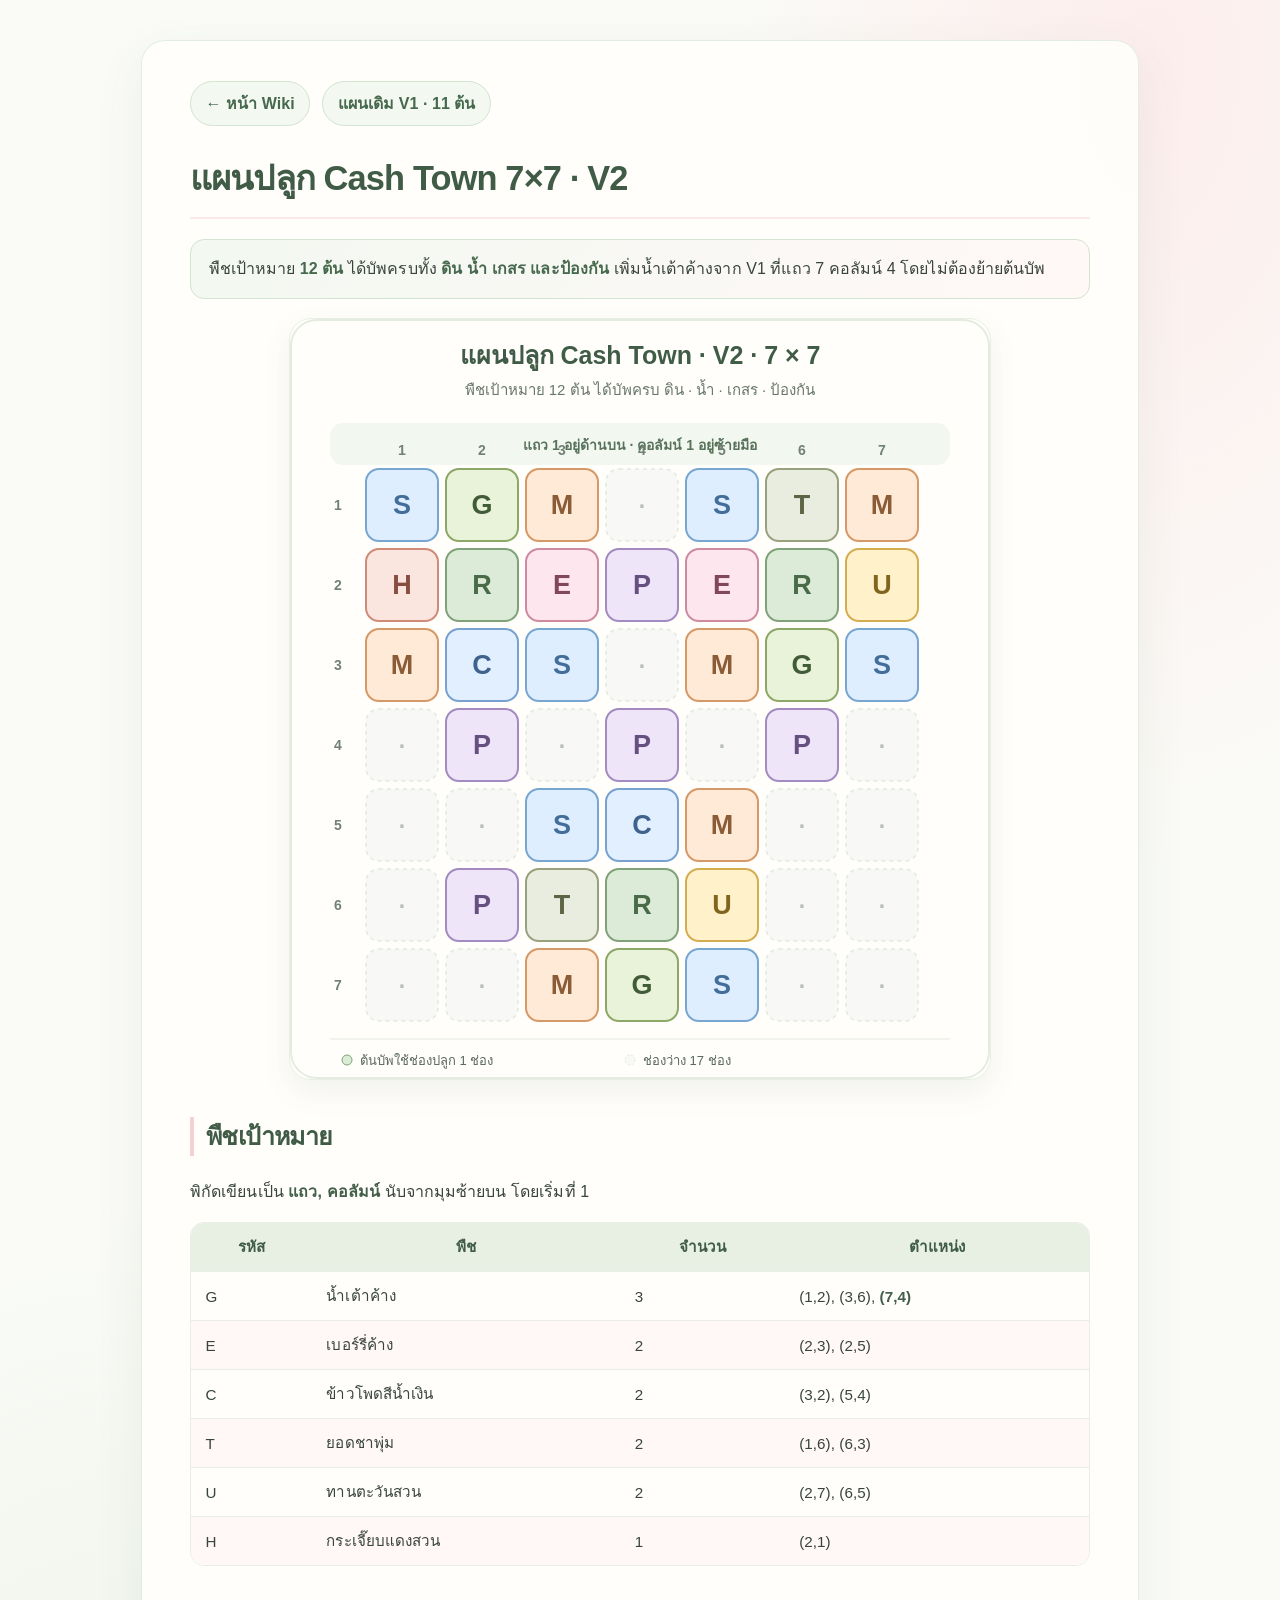
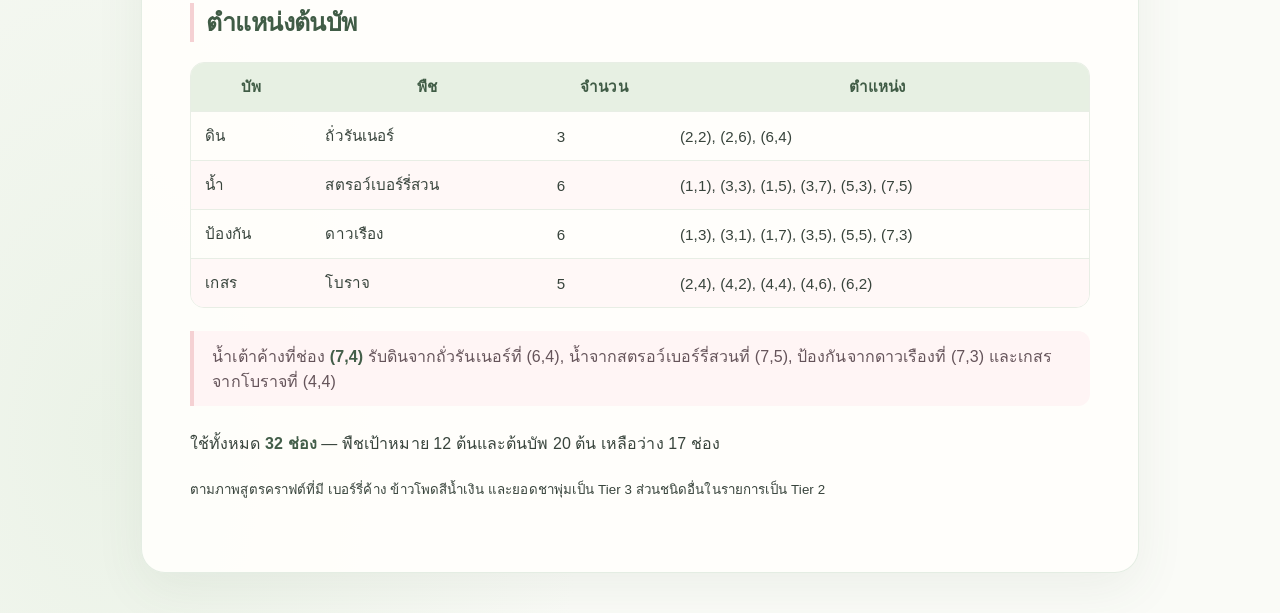
==== cashtown/plot-plan-tier-2-v2.html @ a44b8dcc "Publish standalone crop plan page" ====
<!doctype html>
<html lang="th">
<head>
  <meta charset="utf-8">
  <meta name="viewport" content="width=device-width, initial-scale=1">
  <meta name="description" content="แผนปลูก Cash Town 7×7 เวอร์ชัน 2 พืช 12 ต้นได้รับบัพครบทั้ง 4 แถบ">
  <title>แผนปลูก Cash Town 7×7 · V2</title>
  <link rel="stylesheet" href="../assets/wiki-theme.css">
  <style>
    body { min-height: 100vh; padding: 1rem; }
    main.markdown-section { margin: 1rem auto; }
    .page-links { display: flex; flex-wrap: wrap; gap: 0.75rem; margin: 0 0 1.5rem; }
    .page-links a { display: inline-block; padding: 0.55rem 0.9rem; border: 1px solid var(--sage-200); border-radius: 999px; background: var(--sage-50); font-weight: 650; text-decoration: none; }
    .summary { padding: 0.9rem 1.1rem; border: 1px solid var(--sage-200); border-radius: 14px; background: linear-gradient(120deg, var(--sage-50), #fff8f7); }
    .summary strong { color: var(--sage-700); }
    @media (max-width: 600px) {
      body { padding: 0.5rem; }
      main.markdown-section { margin: 0.5rem auto; padding: 1.25rem 1rem 1.75rem; }
      .markdown-section table { font-size: 0.82rem; }
      .markdown-section th, .markdown-section td { padding: 0.55rem 0.45rem; }
    }
  </style>
</head>
<body>
  <main class="markdown-section">
    <nav class="page-links" aria-label="ลิงก์นำทาง">
      <a href="https://oattokun.github.io/">← หน้า Wiki</a>
      <a href="https://oattokun.github.io/#/cashtown/plot-plan-tier-2">แผนเดิม V1 · 11 ต้น</a>
    </nav>

    <h1>แผนปลูก Cash Town 7×7 · V2</h1>
    <p class="summary">พืชเป้าหมาย <strong>12 ต้น</strong> ได้บัพครบทั้ง <strong>ดิน น้ำ เกสร และป้องกัน</strong> เพิ่มน้ำเต้าค้างจาก V1 ที่แถว 7 คอลัมน์ 4 โดยไม่ต้องย้ายต้นบัพ</p>

    <img src="../assets/cash-town-7x7-tier2-v2.svg" alt="ผังแปลง 7 คูณ 7 เวอร์ชัน 2 แสดงตำแหน่งพืชเป้าหมายและต้นบัพ">

    <h2>พืชเป้าหมาย</h2>
    <p>พิกัดเขียนเป็น <strong>แถว, คอลัมน์</strong> นับจากมุมซ้ายบน โดยเริ่มที่ 1</p>
    <table>
      <thead><tr><th>รหัส</th><th>พืช</th><th>จำนวน</th><th>ตำแหน่ง</th></tr></thead>
      <tbody>
        <tr><td>G</td><td>น้ำเต้าค้าง</td><td>3</td><td>(1,2), (3,6), <strong>(7,4)</strong></td></tr>
        <tr><td>E</td><td>เบอร์รี่ค้าง</td><td>2</td><td>(2,3), (2,5)</td></tr>
        <tr><td>C</td><td>ข้าวโพดสีน้ำเงิน</td><td>2</td><td>(3,2), (5,4)</td></tr>
        <tr><td>T</td><td>ยอดชาพุ่ม</td><td>2</td><td>(1,6), (6,3)</td></tr>
        <tr><td>U</td><td>ทานตะวันสวน</td><td>2</td><td>(2,7), (6,5)</td></tr>
        <tr><td>H</td><td>กระเจี๊ยบแดงสวน</td><td>1</td><td>(2,1)</td></tr>
      </tbody>
    </table>

    <h2>ตำแหน่งต้นบัพ</h2>
    <table>
      <thead><tr><th>บัพ</th><th>พืช</th><th>จำนวน</th><th>ตำแหน่ง</th></tr></thead>
      <tbody>
        <tr><td>ดิน</td><td>ถั่วรันเนอร์</td><td>3</td><td>(2,2), (2,6), (6,4)</td></tr>
        <tr><td>น้ำ</td><td>สตรอว์เบอร์รี่สวน</td><td>6</td><td>(1,1), (3,3), (1,5), (3,7), (5,3), (7,5)</td></tr>
        <tr><td>ป้องกัน</td><td>ดาวเรือง</td><td>6</td><td>(1,3), (3,1), (1,7), (3,5), (5,5), (7,3)</td></tr>
        <tr><td>เกสร</td><td>โบราจ</td><td>5</td><td>(2,4), (4,2), (4,4), (4,6), (6,2)</td></tr>
      </tbody>
    </table>

    <blockquote>น้ำเต้าค้างที่ช่อง <strong>(7,4)</strong> รับดินจากถั่วรันเนอร์ที่ (6,4), น้ำจากสตรอว์เบอร์รี่สวนที่ (7,5), ป้องกันจากดาวเรืองที่ (7,3) และเกสรจากโบราจที่ (4,4)</blockquote>
    <p>ใช้ทั้งหมด <strong>32 ช่อง</strong> — พืชเป้าหมาย 12 ต้นและต้นบัพ 20 ต้น เหลือว่าง 17 ช่อง</p>
    <p><small>ตามภาพสูตรคราฟต์ที่มี เบอร์รี่ค้าง ข้าวโพดสีน้ำเงิน และยอดชาพุ่มเป็น Tier 3 ส่วนชนิดอื่นในรายการเป็น Tier 2</small></p>
  </main>
</body>
</html>
---- assets/wiki-theme.css ----
:root {
  --sage-50: #f3f8f1;
  --sage-100: #e7f0e3;
  --sage-200: #d3e4cf;
  --sage-500: #739a77;
  --sage-700: #46694d;
  --rose-50: #fff5f5;
  --rose-100: #fde8e9;
  --rose-200: #f5d1d3;
  --rose-500: #d98891;
  --ink: #38443c;
  --muted: #78837b;
  --paper: #fffefb;
  --line: #e8eee5;
}

html {
  scroll-behavior: smooth;
}

body {
  color: var(--ink);
  background:
    radial-gradient(ellipse at 90% 3%, rgba(253, 232, 233, 0.72), transparent 27rem),
    radial-gradient(ellipse at 8% 92%, rgba(231, 240, 227, 0.8), transparent 30rem),
    #fafbf7;
  font-family: "Noto Sans Thai", "Leelawadee UI", Tahoma, sans-serif;
  letter-spacing: 0.005em;
}

a {
  color: var(--sage-700);
  transition: color 160ms ease, background-color 160ms ease;
}

a:hover {
  color: #b95e70;
}

.sidebar {
  background: rgba(255, 254, 251, 0.94);
  border-right: 1px solid var(--line);
  box-shadow: 5px 0 28px rgba(66, 91, 66, 0.045);
  padding: 1.25rem 1.1rem 2rem;
}

.app-name {
  margin: 0 0 1.4rem;
  padding: 0.9rem 0.85rem 1rem;
  border-radius: 18px;
  background: linear-gradient(135deg, var(--sage-100), #f2f6eb 58%, var(--rose-100));
  text-align: left;
}

.app-name-link {
  color: var(--sage-700) !important;
  font-size: 1.3rem;
  font-weight: 750;
  letter-spacing: -0.025em;
}

.app-name-link::before {
  content: "✿";
  display: inline-grid;
  width: 2rem;
  height: 2rem;
  margin-right: 0.55rem;
  place-items: center;
  border-radius: 12px;
  background: rgba(255, 255, 255, 0.78);
  color: var(--rose-500);
  font-size: 1.05rem;
  vertical-align: -0.12em;
}

.sidebar-nav {
  line-height: 1.65;
}

.sidebar-nav > ul {
  padding: 0 0.15rem;
}

.sidebar-nav > ul > li {
  margin: 0 0 0.8rem;
}

.sidebar-nav li p {
  margin: 0;
}

.sidebar-nav > ul > li > p,
.sidebar-nav ul ul > li > p {
  padding: 0.42rem 0.7rem 0.25rem;
  color: var(--muted);
  font-size: 0.72rem;
  font-weight: 750;
  letter-spacing: 0.09em;
  line-height: 1.4;
  text-transform: uppercase;
}

.sidebar-nav > ul > li > ul {
  margin: 0.25rem 0 0.35rem 0.55rem;
  padding-left: 0.5rem;
  border-left: 1px solid var(--sage-200);
}

.sidebar-nav ul ul > li > ul {
  margin: 0.1rem 0 0.45rem 0.25rem;
  padding-left: 0.3rem;
  border-left: 1px solid var(--line);
}

.sidebar-nav > ul > li > a {
  color: var(--ink);
  font-weight: 700;
}

.sidebar-nav ul li a {
  display: block;
  border-radius: 10px;
  margin: 0.12rem 0;
  padding: 0.42rem 0.65rem;
  color: #56645a;
  font-size: 0.91rem;
  transition: background-color 160ms ease, color 160ms ease;
}

.sidebar-nav ul li a:hover {
  background: var(--sage-50);
  color: var(--sage-700);
}

.sidebar-nav li.active > a,
.sidebar-nav li.active > a:hover {
  border-right: 0;
  background: var(--rose-50);
  color: #a95362;
  font-weight: 700;
}

.sidebar-nav li.active > a::before {
  content: "";
  display: inline-block;
  width: 6px;
  height: 6px;
  margin: 0 0.55rem 0.12rem 0.1rem;
  border-radius: 50%;
  background: var(--rose-500);
}

.sidebar-nav a:focus-visible,
.search input:focus-visible {
  outline: 3px solid rgba(217, 136, 145, 0.55);
  outline-offset: 2px;
}

.search {
  margin-bottom: 1rem;
  padding: 0.55rem;
  border: 1px solid var(--line);
  border-radius: 14px;
  background: #fff;
}

.search .input-wrap {
  display: flex;
  align-items: center;
  border-radius: 9px;
}

.search .input-wrap::before {
  content: "⌕";
  padding: 0 0.25rem 0 0.35rem;
  color: var(--sage-500);
  font-size: 1.3rem;
}

.search input {
  border: 0;
  color: var(--ink);
  font: inherit;
}

.search input:focus {
  box-shadow: none;
}

.search input:focus-visible {
  outline: 0;
  box-shadow: 0 0 0 3px rgba(115, 154, 119, 0.18);
}

.search input::placeholder {
  color: #9aa59b;
}

.content {
  padding-top: 2.25rem;
}

.markdown-section {
  max-width: 900px;
  padding: 2.5rem 3rem 3.25rem;
  border: 1px solid rgba(226, 235, 224, 0.9);
  border-radius: 24px;
  background: rgba(255, 254, 251, 0.94);
  box-shadow: 0 16px 50px rgba(71, 94, 72, 0.075);
}

.markdown-section > :first-child {
  margin-top: 0;
}

.markdown-section h1,
.markdown-section h2,
.markdown-section h3,
.markdown-section h4 {
  color: #405c46;
  font-weight: 750;
  letter-spacing: -0.025em;
}

.markdown-section h1 {
  margin-bottom: 1.2rem;
  padding-bottom: 0.8rem;
  border-bottom: 2px solid var(--rose-100);
  font-size: 2.15rem;
}

.markdown-section h2 {
  margin-top: 2.3rem;
  padding-left: 0.75rem;
  border-left: 4px solid var(--rose-200);
  font-size: 1.55rem;
}

.markdown-section h3 {
  color: #577b5d;
  font-size: 1.2rem;
}

.markdown-section p,
.markdown-section li {
  line-height: 1.85;
}

.markdown-section strong {
  color: #435e49;
}

.markdown-section blockquote {
  margin: 1.4rem 0;
  padding: 0.8rem 1.15rem;
  border-left: 4px solid var(--rose-200);
  border-radius: 0 12px 12px 0;
  background: var(--rose-50);
  color: #65545a;
}

.markdown-section table {
  display: table;
  width: 100%;
  overflow: hidden;
  border: 1px solid var(--line);
  border-collapse: separate;
  border-spacing: 0;
  border-radius: 14px;
  font-size: 0.95rem;
}

.markdown-section th {
  background: var(--sage-100);
  color: #405c46;
  font-weight: 700;
}

.markdown-section th,
.markdown-section td {
  padding: 0.75rem 0.9rem;
  border: 0;
  border-bottom: 1px solid var(--line);
}

.markdown-section tbody tr:nth-child(even) {
  background: #fff8f7;
}

.markdown-section tbody tr:last-child td {
  border-bottom: 0;
}

.markdown-section tr:hover {
  background: var(--sage-50);
}

.markdown-section code {
  border-radius: 6px;
  background: var(--sage-50);
  color: #526f56;
}

.markdown-section pre {
  border: 1px solid var(--line);
  border-radius: 14px;
  background: #f7f9f4;
}

.sidebar-toggle {
  background: transparent;
}

.sidebar-toggle span {
  background-color: var(--sage-700);
}

@media (max-width: 768px) {
  .content {
    padding: 1rem 0.75rem 2rem;
  }

  .markdown-section {
    padding: 1.5rem 1.1rem 2rem;
    border-radius: 18px;
  }

  .markdown-section h1 {
    font-size: 1.7rem;
  }

  .markdown-section h2 {
    font-size: 1.35rem;
  }
}
/* Crop support diagrams */
.markdown-section img[src*="crop-helper-"] {
  display: block;
  width: 100%;
  max-width: 360px;
  height: auto;
  margin: 1rem 0 1.5rem;
  border-radius: 22px;
  filter: drop-shadow(0 10px 18px rgba(71, 94, 72, 0.09));
}

.markdown-section img[src*="cash-town-7x7-"] {
  display: block;
  width: 100%;
  max-width: 700px;
  height: auto;
  margin: 1.2rem auto 1.8rem;
  border: 1px solid var(--line);
  border-radius: 22px;
  box-shadow: 0 12px 30px rgba(71, 94, 72, 0.08);
}
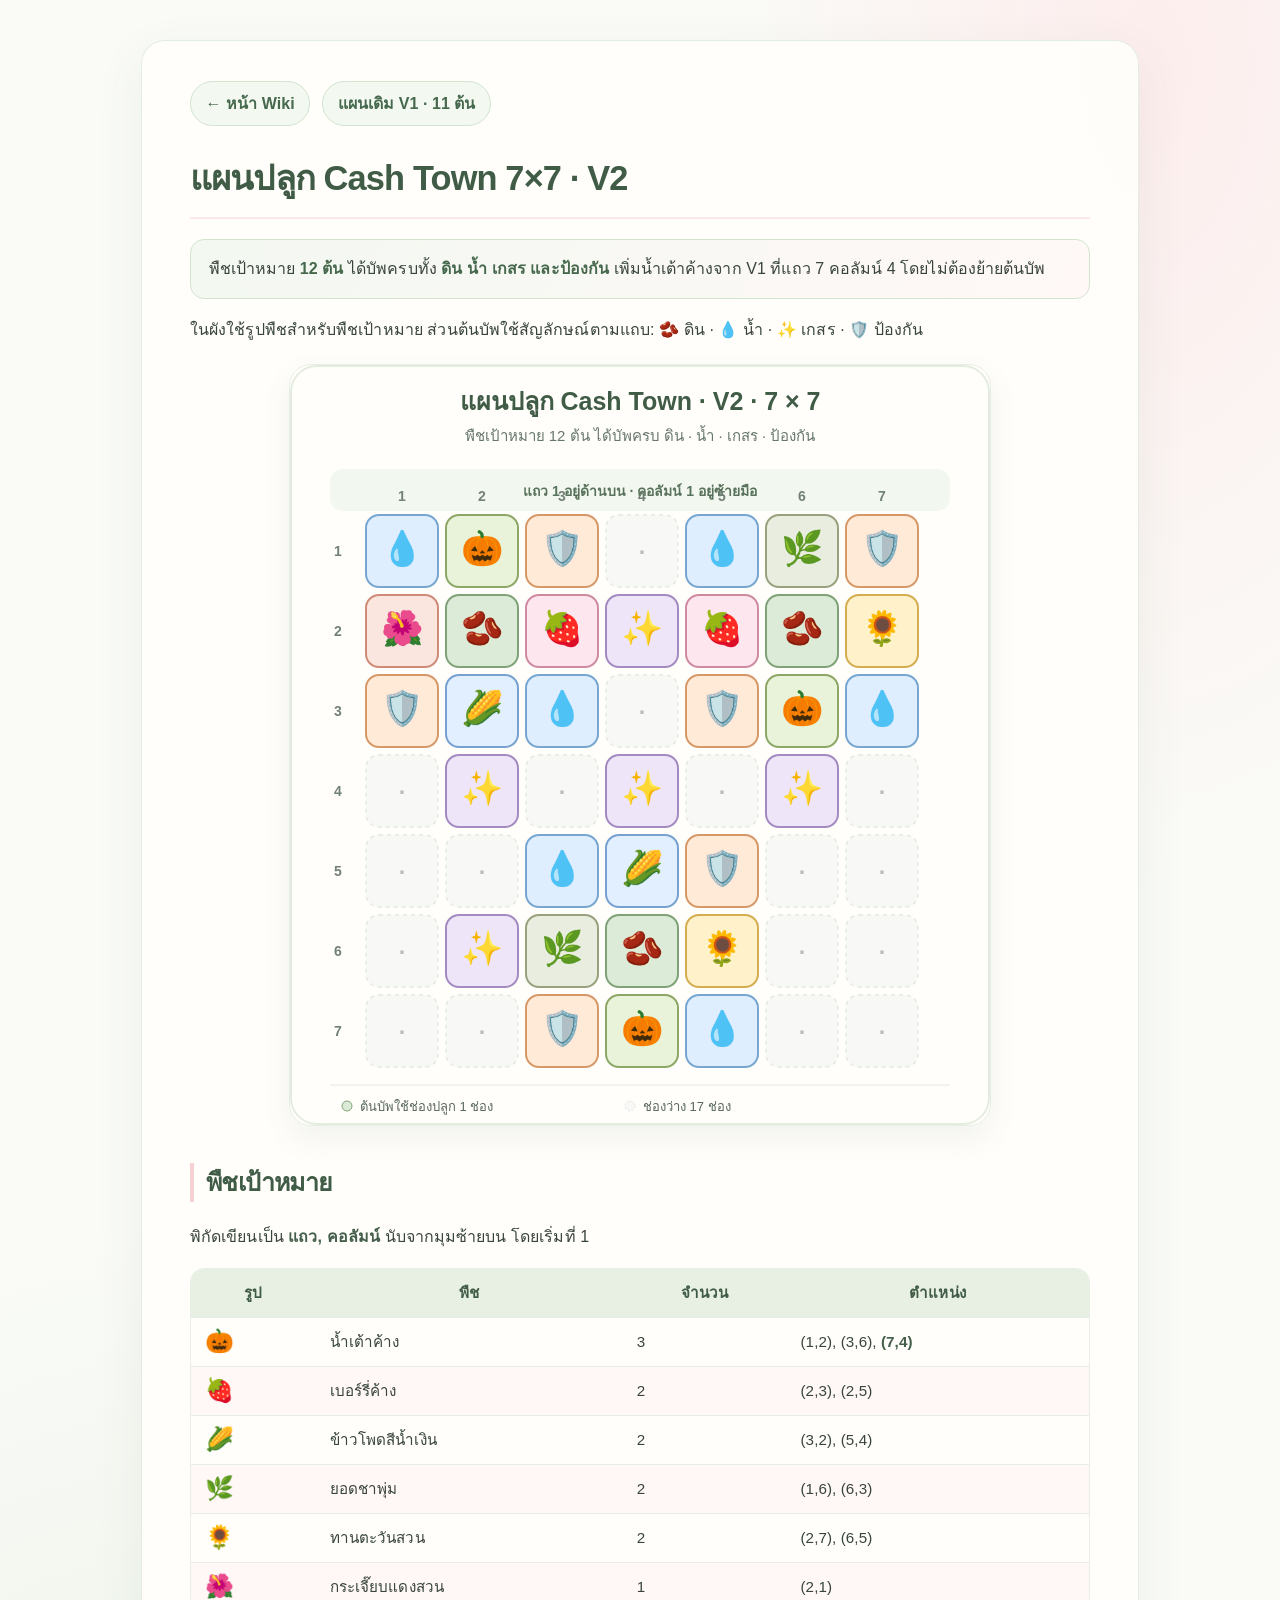
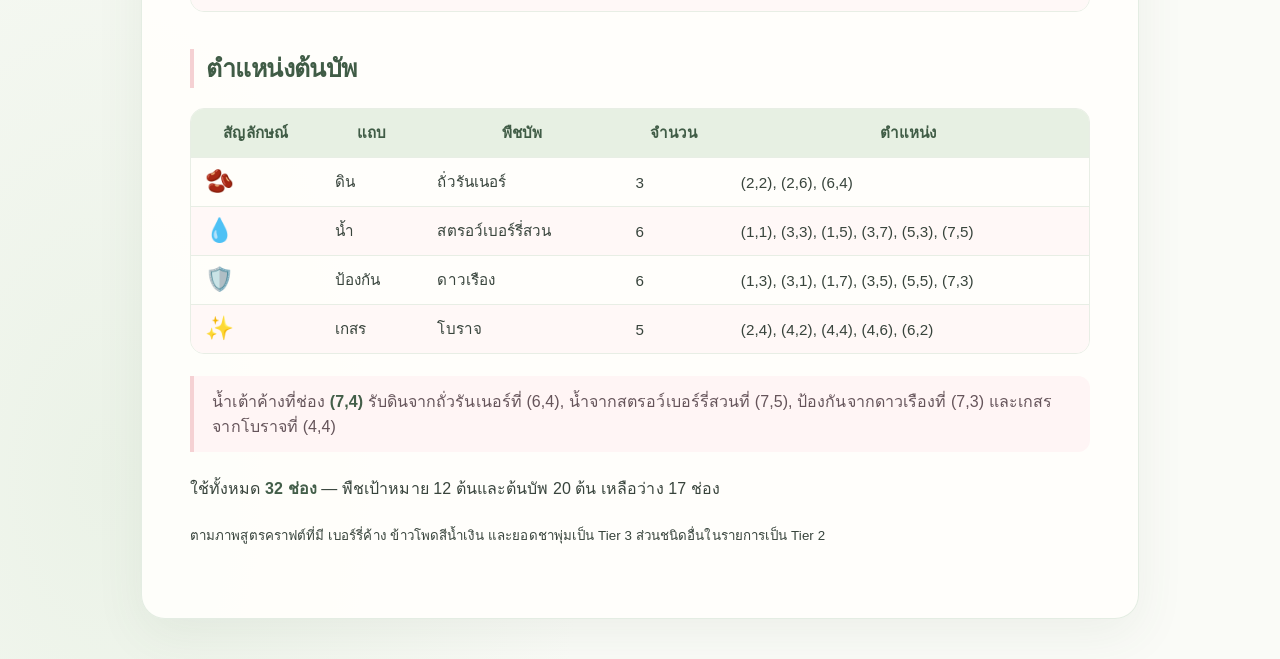
==== commit 12b19ee3: "Use plant icons in tier two plot plan" ====
--- a/cashtown/plot-plan-tier-2-v2.html
+++ b/cashtown/plot-plan-tier-2-v2.html
@@ -13,6 +13,7 @@
     .page-links a { display: inline-block; padding: 0.55rem 0.9rem; border: 1px solid var(--sage-200); border-radius: 999px; background: var(--sage-50); font-weight: 650; text-decoration: none; }
     .summary { padding: 0.9rem 1.1rem; border: 1px solid var(--sage-200); border-radius: 14px; background: linear-gradient(120deg, var(--sage-50), #fff8f7); }
     .summary strong { color: var(--sage-700); }
+    .plant-symbol { font-size: 1.45rem; line-height: 1; }
     @media (max-width: 600px) {
       body { padding: 0.5rem; }
       main.markdown-section { margin: 0.5rem auto; padding: 1.25rem 1rem 1.75rem; }
@@ -30,31 +31,32 @@
 
     <h1>แผนปลูก Cash Town 7×7 · V2</h1>
     <p class="summary">พืชเป้าหมาย <strong>12 ต้น</strong> ได้บัพครบทั้ง <strong>ดิน น้ำ เกสร และป้องกัน</strong> เพิ่มน้ำเต้าค้างจาก V1 ที่แถว 7 คอลัมน์ 4 โดยไม่ต้องย้ายต้นบัพ</p>
+    <p>ในผังใช้รูปพืชสำหรับพืชเป้าหมาย ส่วนต้นบัพใช้สัญลักษณ์ตามแถบ: 🫘 ดิน · 💧 น้ำ · ✨ เกสร · 🛡️ ป้องกัน</p>
 
     <img src="../assets/cash-town-7x7-tier2-v2.svg" alt="ผังแปลง 7 คูณ 7 เวอร์ชัน 2 แสดงตำแหน่งพืชเป้าหมายและต้นบัพ">
 
     <h2>พืชเป้าหมาย</h2>
     <p>พิกัดเขียนเป็น <strong>แถว, คอลัมน์</strong> นับจากมุมซ้ายบน โดยเริ่มที่ 1</p>
     <table>
-      <thead><tr><th>รหัส</th><th>พืช</th><th>จำนวน</th><th>ตำแหน่ง</th></tr></thead>
+      <thead><tr><th>รูป</th><th>พืช</th><th>จำนวน</th><th>ตำแหน่ง</th></tr></thead>
       <tbody>
-        <tr><td>G</td><td>น้ำเต้าค้าง</td><td>3</td><td>(1,2), (3,6), <strong>(7,4)</strong></td></tr>
-        <tr><td>E</td><td>เบอร์รี่ค้าง</td><td>2</td><td>(2,3), (2,5)</td></tr>
-        <tr><td>C</td><td>ข้าวโพดสีน้ำเงิน</td><td>2</td><td>(3,2), (5,4)</td></tr>
-        <tr><td>T</td><td>ยอดชาพุ่ม</td><td>2</td><td>(1,6), (6,3)</td></tr>
-        <tr><td>U</td><td>ทานตะวันสวน</td><td>2</td><td>(2,7), (6,5)</td></tr>
-        <tr><td>H</td><td>กระเจี๊ยบแดงสวน</td><td>1</td><td>(2,1)</td></tr>
+        <tr><td><span class="plant-symbol" aria-hidden="true">🎃</span></td><td>น้ำเต้าค้าง</td><td>3</td><td>(1,2), (3,6), <strong>(7,4)</strong></td></tr>
+        <tr><td><span class="plant-symbol" aria-hidden="true">🍓</span></td><td>เบอร์รี่ค้าง</td><td>2</td><td>(2,3), (2,5)</td></tr>
+        <tr><td><span class="plant-symbol" aria-hidden="true">🌽</span></td><td>ข้าวโพดสีน้ำเงิน</td><td>2</td><td>(3,2), (5,4)</td></tr>
+        <tr><td><span class="plant-symbol" aria-hidden="true">🌿</span></td><td>ยอดชาพุ่ม</td><td>2</td><td>(1,6), (6,3)</td></tr>
+        <tr><td><span class="plant-symbol" aria-hidden="true">🌻</span></td><td>ทานตะวันสวน</td><td>2</td><td>(2,7), (6,5)</td></tr>
+        <tr><td><span class="plant-symbol" aria-hidden="true">🌺</span></td><td>กระเจี๊ยบแดงสวน</td><td>1</td><td>(2,1)</td></tr>
       </tbody>
     </table>
 
     <h2>ตำแหน่งต้นบัพ</h2>
     <table>
-      <thead><tr><th>บัพ</th><th>พืช</th><th>จำนวน</th><th>ตำแหน่ง</th></tr></thead>
+      <thead><tr><th>สัญลักษณ์</th><th>แถบ</th><th>พืชบัพ</th><th>จำนวน</th><th>ตำแหน่ง</th></tr></thead>
       <tbody>
-        <tr><td>ดิน</td><td>ถั่วรันเนอร์</td><td>3</td><td>(2,2), (2,6), (6,4)</td></tr>
-        <tr><td>น้ำ</td><td>สตรอว์เบอร์รี่สวน</td><td>6</td><td>(1,1), (3,3), (1,5), (3,7), (5,3), (7,5)</td></tr>
-        <tr><td>ป้องกัน</td><td>ดาวเรือง</td><td>6</td><td>(1,3), (3,1), (1,7), (3,5), (5,5), (7,3)</td></tr>
-        <tr><td>เกสร</td><td>โบราจ</td><td>5</td><td>(2,4), (4,2), (4,4), (4,6), (6,2)</td></tr>
+        <tr><td><span class="plant-symbol" aria-hidden="true">🫘</span></td><td>ดิน</td><td>ถั่วรันเนอร์</td><td>3</td><td>(2,2), (2,6), (6,4)</td></tr>
+        <tr><td><span class="plant-symbol" aria-hidden="true">💧</span></td><td>น้ำ</td><td>สตรอว์เบอร์รี่สวน</td><td>6</td><td>(1,1), (3,3), (1,5), (3,7), (5,3), (7,5)</td></tr>
+        <tr><td><span class="plant-symbol" aria-hidden="true">🛡️</span></td><td>ป้องกัน</td><td>ดาวเรือง</td><td>6</td><td>(1,3), (3,1), (1,7), (3,5), (5,5), (7,3)</td></tr>
+        <tr><td><span class="plant-symbol" aria-hidden="true">✨</span></td><td>เกสร</td><td>โบราจ</td><td>5</td><td>(2,4), (4,2), (4,4), (4,6), (6,2)</td></tr>
       </tbody>
     </table>
 
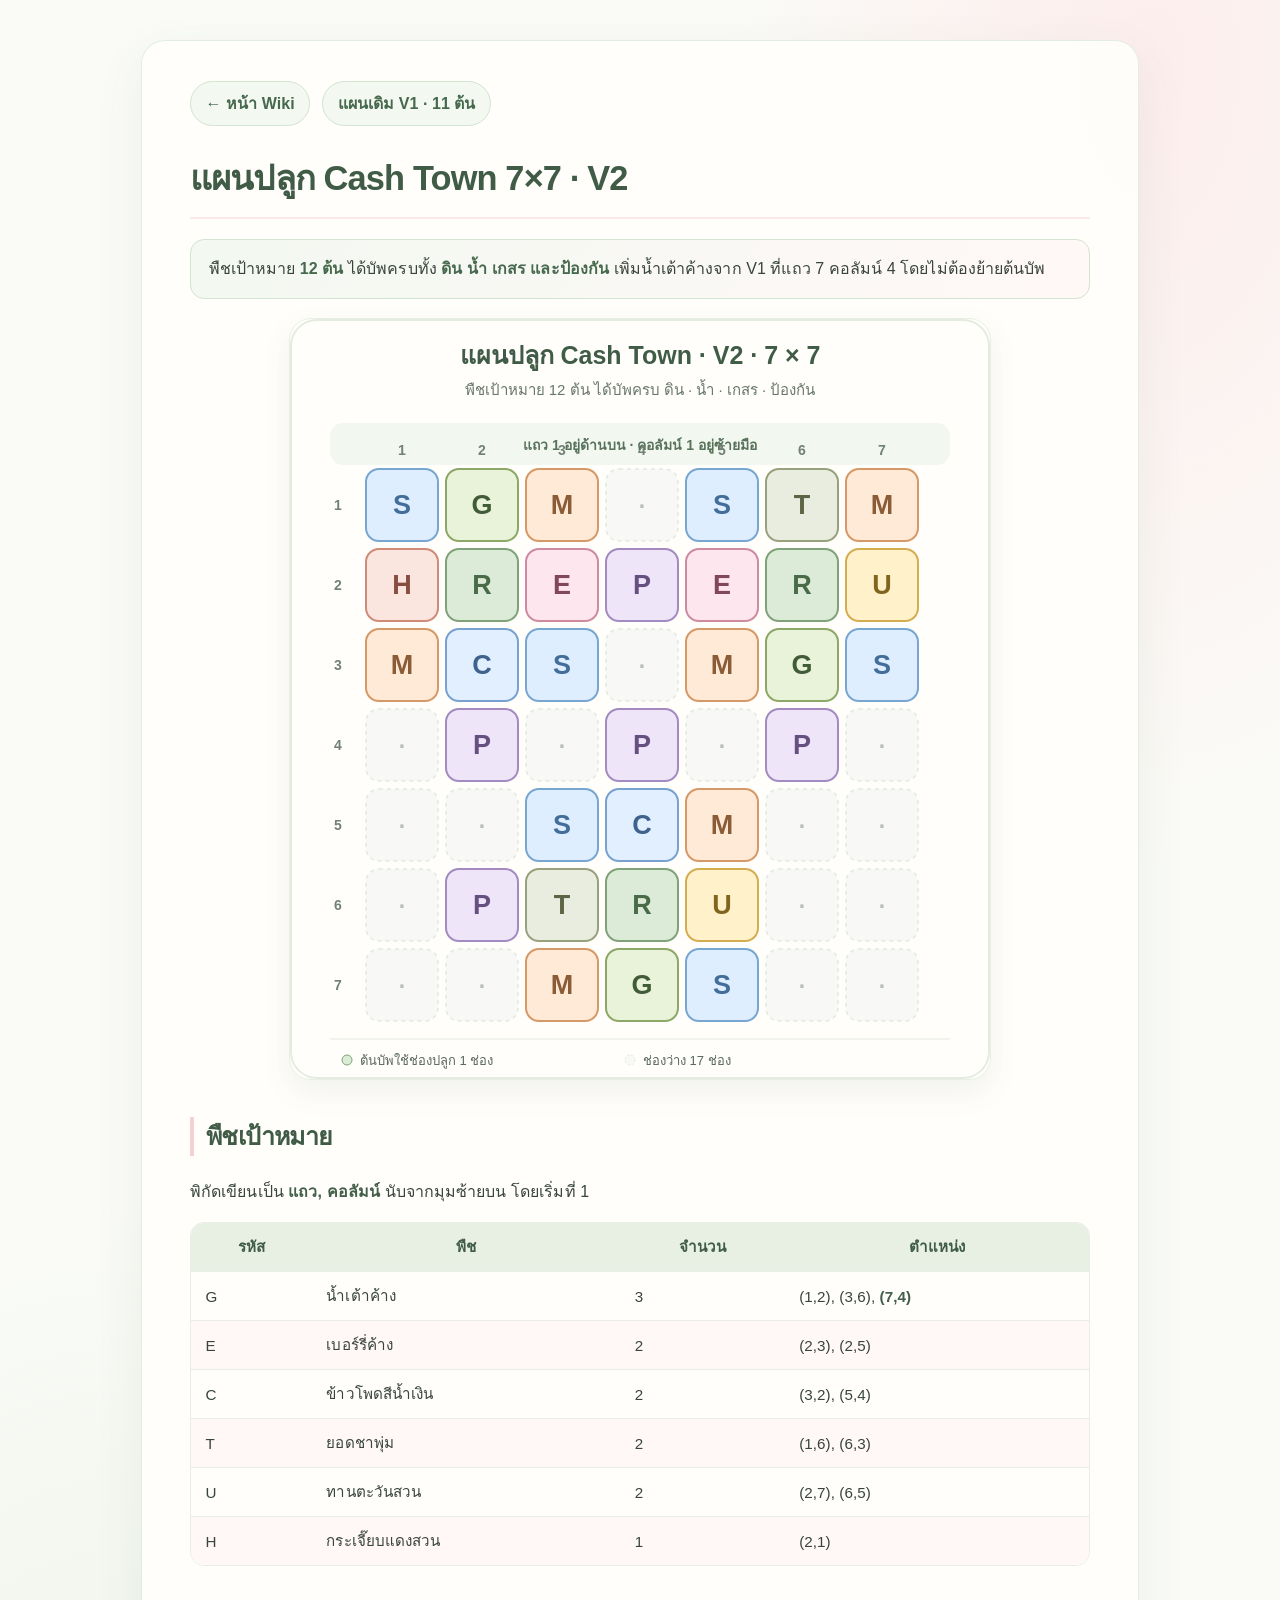
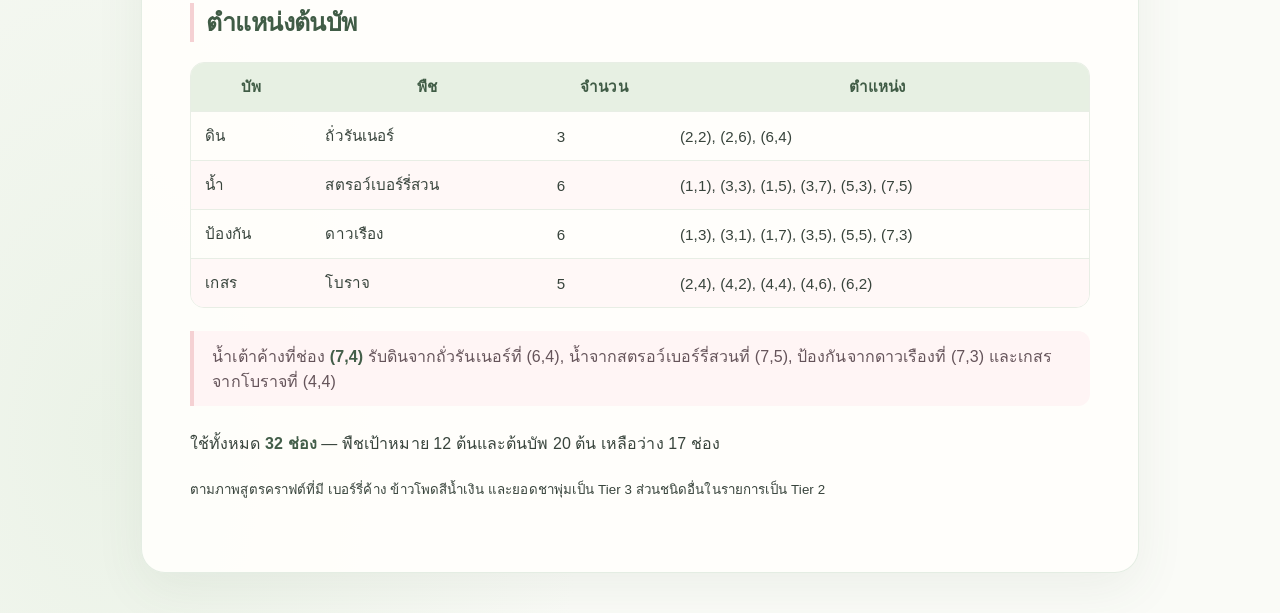
==== commit 526f5d83: "Revert "Use plant icons in tier two plot plan" This reverts commit 12b19ee34940ee48f3c78c7a3dc71e82f" ====
--- a/cashtown/plot-plan-tier-2-v2.html
+++ b/cashtown/plot-plan-tier-2-v2.html
@@ -13,7 +13,6 @@
     .page-links a { display: inline-block; padding: 0.55rem 0.9rem; border: 1px solid var(--sage-200); border-radius: 999px; background: var(--sage-50); font-weight: 650; text-decoration: none; }
     .summary { padding: 0.9rem 1.1rem; border: 1px solid var(--sage-200); border-radius: 14px; background: linear-gradient(120deg, var(--sage-50), #fff8f7); }
     .summary strong { color: var(--sage-700); }
-    .plant-symbol { font-size: 1.45rem; line-height: 1; }
     @media (max-width: 600px) {
       body { padding: 0.5rem; }
       main.markdown-section { margin: 0.5rem auto; padding: 1.25rem 1rem 1.75rem; }
@@ -31,32 +30,31 @@
 
     <h1>แผนปลูก Cash Town 7×7 · V2</h1>
     <p class="summary">พืชเป้าหมาย <strong>12 ต้น</strong> ได้บัพครบทั้ง <strong>ดิน น้ำ เกสร และป้องกัน</strong> เพิ่มน้ำเต้าค้างจาก V1 ที่แถว 7 คอลัมน์ 4 โดยไม่ต้องย้ายต้นบัพ</p>
-    <p>ในผังใช้รูปพืชสำหรับพืชเป้าหมาย ส่วนต้นบัพใช้สัญลักษณ์ตามแถบ: 🫘 ดิน · 💧 น้ำ · ✨ เกสร · 🛡️ ป้องกัน</p>
 
     <img src="../assets/cash-town-7x7-tier2-v2.svg" alt="ผังแปลง 7 คูณ 7 เวอร์ชัน 2 แสดงตำแหน่งพืชเป้าหมายและต้นบัพ">
 
     <h2>พืชเป้าหมาย</h2>
     <p>พิกัดเขียนเป็น <strong>แถว, คอลัมน์</strong> นับจากมุมซ้ายบน โดยเริ่มที่ 1</p>
     <table>
-      <thead><tr><th>รูป</th><th>พืช</th><th>จำนวน</th><th>ตำแหน่ง</th></tr></thead>
+      <thead><tr><th>รหัส</th><th>พืช</th><th>จำนวน</th><th>ตำแหน่ง</th></tr></thead>
       <tbody>
-        <tr><td><span class="plant-symbol" aria-hidden="true">🎃</span></td><td>น้ำเต้าค้าง</td><td>3</td><td>(1,2), (3,6), <strong>(7,4)</strong></td></tr>
-        <tr><td><span class="plant-symbol" aria-hidden="true">🍓</span></td><td>เบอร์รี่ค้าง</td><td>2</td><td>(2,3), (2,5)</td></tr>
-        <tr><td><span class="plant-symbol" aria-hidden="true">🌽</span></td><td>ข้าวโพดสีน้ำเงิน</td><td>2</td><td>(3,2), (5,4)</td></tr>
-        <tr><td><span class="plant-symbol" aria-hidden="true">🌿</span></td><td>ยอดชาพุ่ม</td><td>2</td><td>(1,6), (6,3)</td></tr>
-        <tr><td><span class="plant-symbol" aria-hidden="true">🌻</span></td><td>ทานตะวันสวน</td><td>2</td><td>(2,7), (6,5)</td></tr>
-        <tr><td><span class="plant-symbol" aria-hidden="true">🌺</span></td><td>กระเจี๊ยบแดงสวน</td><td>1</td><td>(2,1)</td></tr>
+        <tr><td>G</td><td>น้ำเต้าค้าง</td><td>3</td><td>(1,2), (3,6), <strong>(7,4)</strong></td></tr>
+        <tr><td>E</td><td>เบอร์รี่ค้าง</td><td>2</td><td>(2,3), (2,5)</td></tr>
+        <tr><td>C</td><td>ข้าวโพดสีน้ำเงิน</td><td>2</td><td>(3,2), (5,4)</td></tr>
+        <tr><td>T</td><td>ยอดชาพุ่ม</td><td>2</td><td>(1,6), (6,3)</td></tr>
+        <tr><td>U</td><td>ทานตะวันสวน</td><td>2</td><td>(2,7), (6,5)</td></tr>
+        <tr><td>H</td><td>กระเจี๊ยบแดงสวน</td><td>1</td><td>(2,1)</td></tr>
       </tbody>
     </table>
 
     <h2>ตำแหน่งต้นบัพ</h2>
     <table>
-      <thead><tr><th>สัญลักษณ์</th><th>แถบ</th><th>พืชบัพ</th><th>จำนวน</th><th>ตำแหน่ง</th></tr></thead>
+      <thead><tr><th>บัพ</th><th>พืช</th><th>จำนวน</th><th>ตำแหน่ง</th></tr></thead>
       <tbody>
-        <tr><td><span class="plant-symbol" aria-hidden="true">🫘</span></td><td>ดิน</td><td>ถั่วรันเนอร์</td><td>3</td><td>(2,2), (2,6), (6,4)</td></tr>
-        <tr><td><span class="plant-symbol" aria-hidden="true">💧</span></td><td>น้ำ</td><td>สตรอว์เบอร์รี่สวน</td><td>6</td><td>(1,1), (3,3), (1,5), (3,7), (5,3), (7,5)</td></tr>
-        <tr><td><span class="plant-symbol" aria-hidden="true">🛡️</span></td><td>ป้องกัน</td><td>ดาวเรือง</td><td>6</td><td>(1,3), (3,1), (1,7), (3,5), (5,5), (7,3)</td></tr>
-        <tr><td><span class="plant-symbol" aria-hidden="true">✨</span></td><td>เกสร</td><td>โบราจ</td><td>5</td><td>(2,4), (4,2), (4,4), (4,6), (6,2)</td></tr>
+        <tr><td>ดิน</td><td>ถั่วรันเนอร์</td><td>3</td><td>(2,2), (2,6), (6,4)</td></tr>
+        <tr><td>น้ำ</td><td>สตรอว์เบอร์รี่สวน</td><td>6</td><td>(1,1), (3,3), (1,5), (3,7), (5,3), (7,5)</td></tr>
+        <tr><td>ป้องกัน</td><td>ดาวเรือง</td><td>6</td><td>(1,3), (3,1), (1,7), (3,5), (5,5), (7,3)</td></tr>
+        <tr><td>เกสร</td><td>โบราจ</td><td>5</td><td>(2,4), (4,2), (4,4), (4,6), (6,2)</td></tr>
       </tbody>
     </table>
 
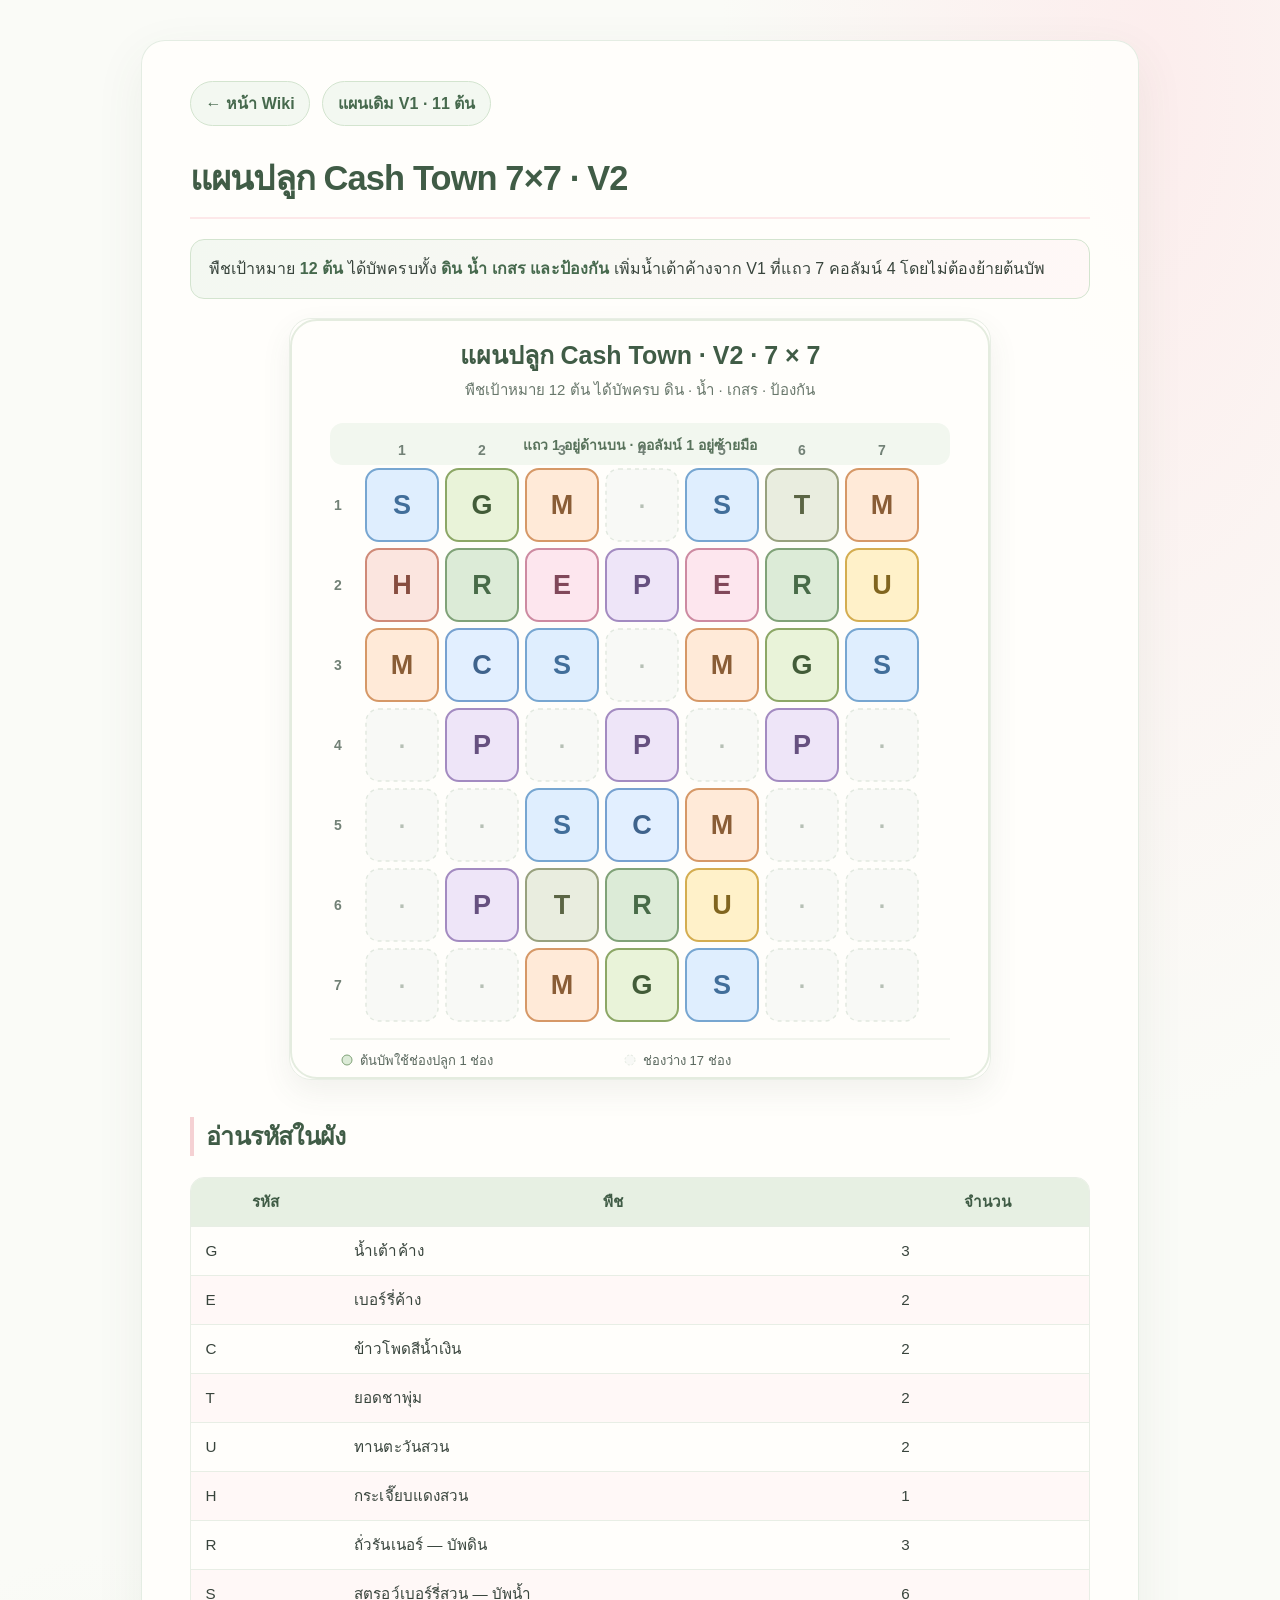
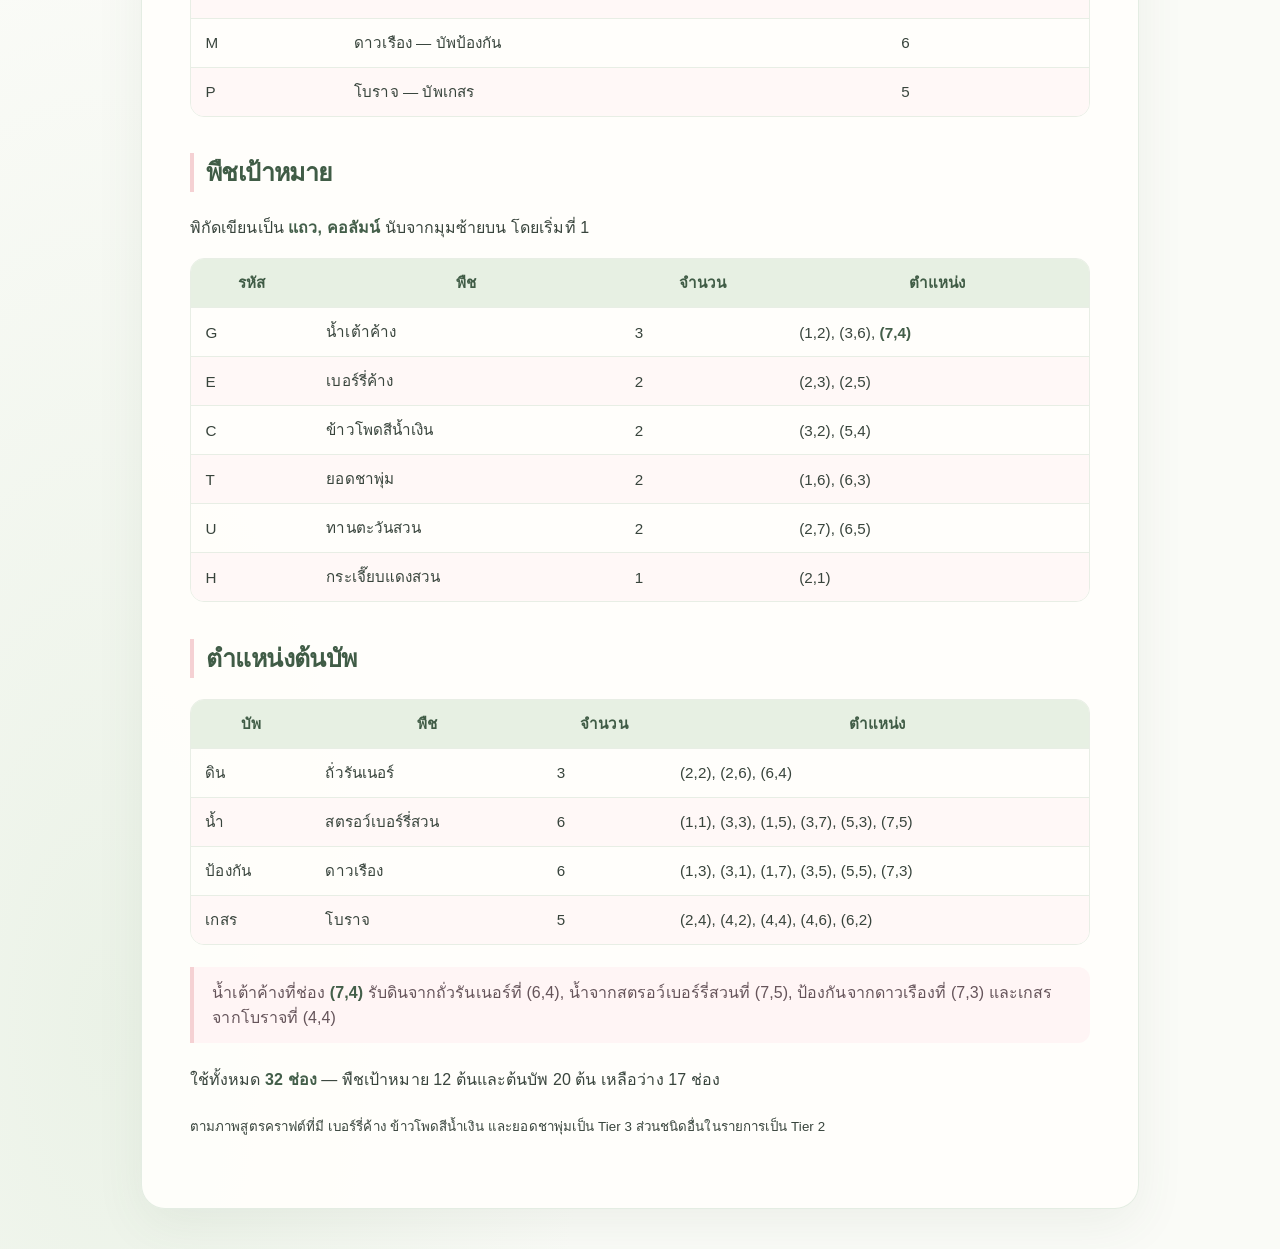
==== commit 13785642: "Add V2 plot code key" ====
--- a/cashtown/plot-plan-tier-2-v2.html
+++ b/cashtown/plot-plan-tier-2-v2.html
@@ -33,6 +33,23 @@
 
     <img src="../assets/cash-town-7x7-tier2-v2.svg" alt="ผังแปลง 7 คูณ 7 เวอร์ชัน 2 แสดงตำแหน่งพืชเป้าหมายและต้นบัพ">
 
+    <h2>อ่านรหัสในผัง</h2>
+    <table>
+      <thead><tr><th>รหัส</th><th>พืช</th><th>จำนวน</th></tr></thead>
+      <tbody>
+        <tr><td>G</td><td>น้ำเต้าค้าง</td><td>3</td></tr>
+        <tr><td>E</td><td>เบอร์รี่ค้าง</td><td>2</td></tr>
+        <tr><td>C</td><td>ข้าวโพดสีน้ำเงิน</td><td>2</td></tr>
+        <tr><td>T</td><td>ยอดชาพุ่ม</td><td>2</td></tr>
+        <tr><td>U</td><td>ทานตะวันสวน</td><td>2</td></tr>
+        <tr><td>H</td><td>กระเจี๊ยบแดงสวน</td><td>1</td></tr>
+        <tr><td>R</td><td>ถั่วรันเนอร์ — บัพดิน</td><td>3</td></tr>
+        <tr><td>S</td><td>สตรอว์เบอร์รี่สวน — บัพน้ำ</td><td>6</td></tr>
+        <tr><td>M</td><td>ดาวเรือง — บัพป้องกัน</td><td>6</td></tr>
+        <tr><td>P</td><td>โบราจ — บัพเกสร</td><td>5</td></tr>
+      </tbody>
+    </table>
+
     <h2>พืชเป้าหมาย</h2>
     <p>พิกัดเขียนเป็น <strong>แถว, คอลัมน์</strong> นับจากมุมซ้ายบน โดยเริ่มที่ 1</p>
     <table>
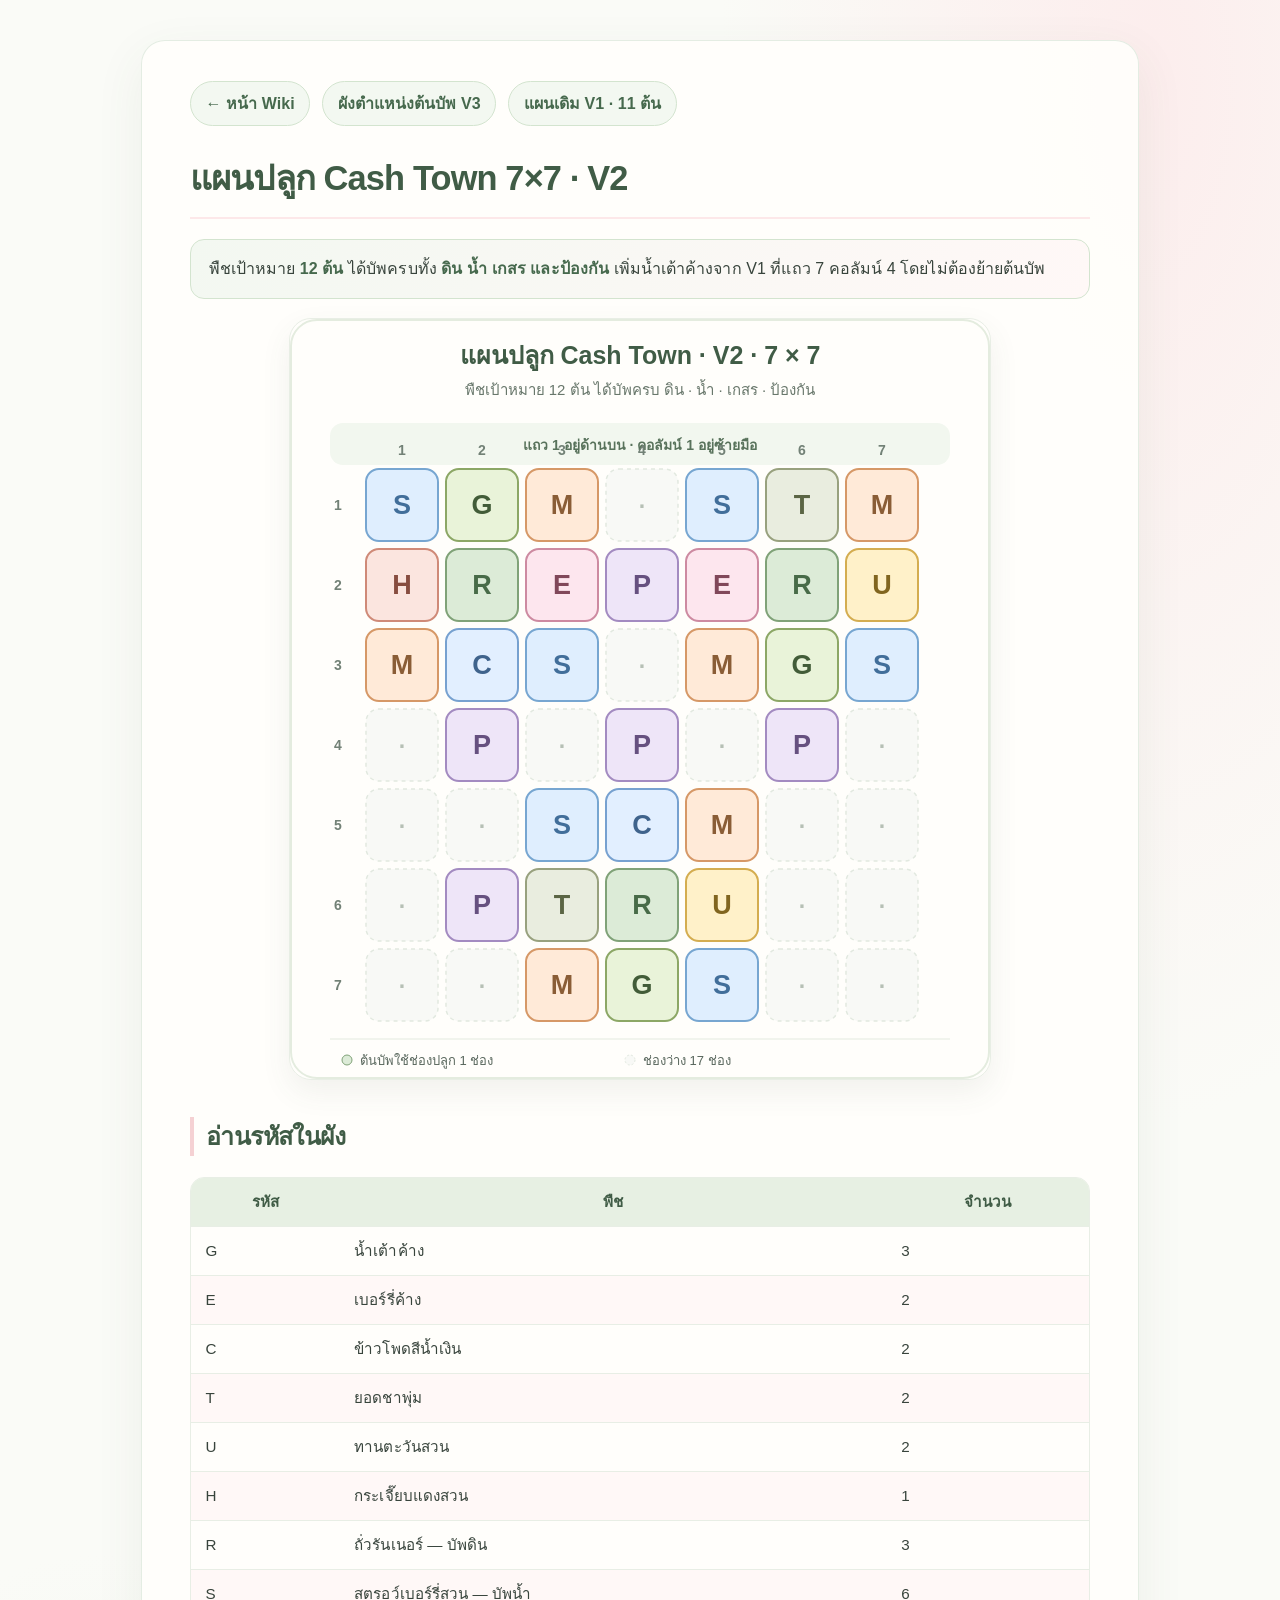
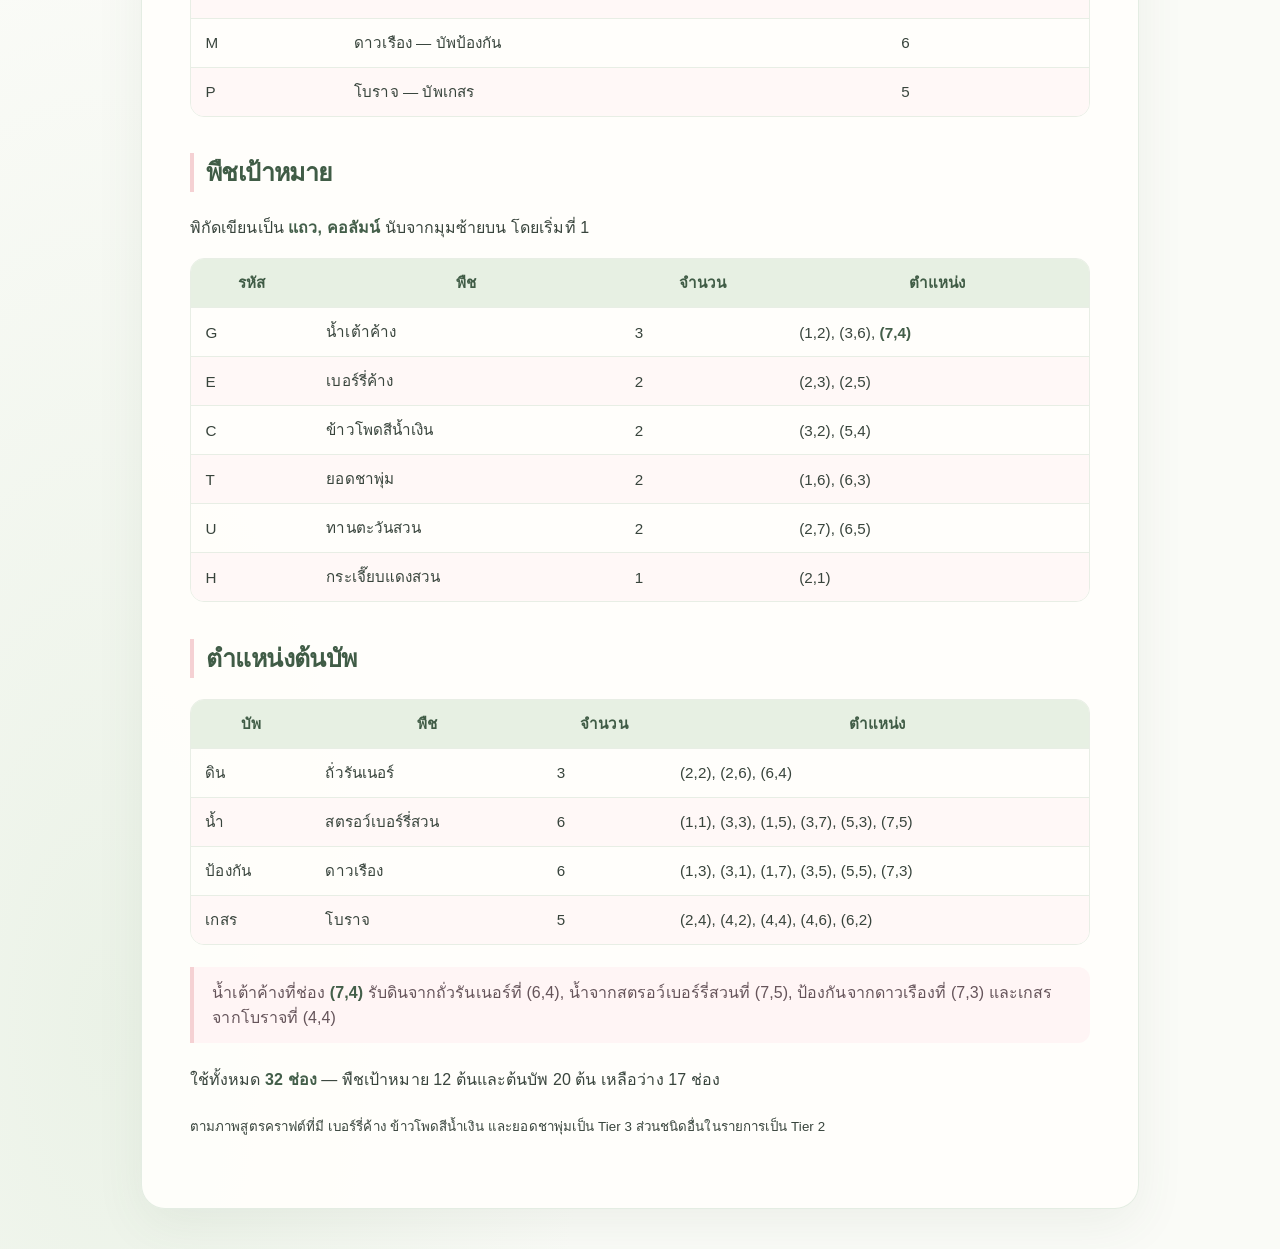
==== commit 026115c9: "Add V3 buff placement map" ====
--- a/cashtown/plot-plan-tier-2-v2.html
+++ b/cashtown/plot-plan-tier-2-v2.html
@@ -25,6 +25,7 @@
   <main class="markdown-section">
     <nav class="page-links" aria-label="ลิงก์นำทาง">
       <a href="https://oattokun.github.io/">← หน้า Wiki</a>
+      <a href="https://oattokun.github.io/cashtown/plot-plan-tier-2-v3.html">ผังตำแหน่งต้นบัพ V3</a>
       <a href="https://oattokun.github.io/#/cashtown/plot-plan-tier-2">แผนเดิม V1 · 11 ต้น</a>
     </nav>
 
